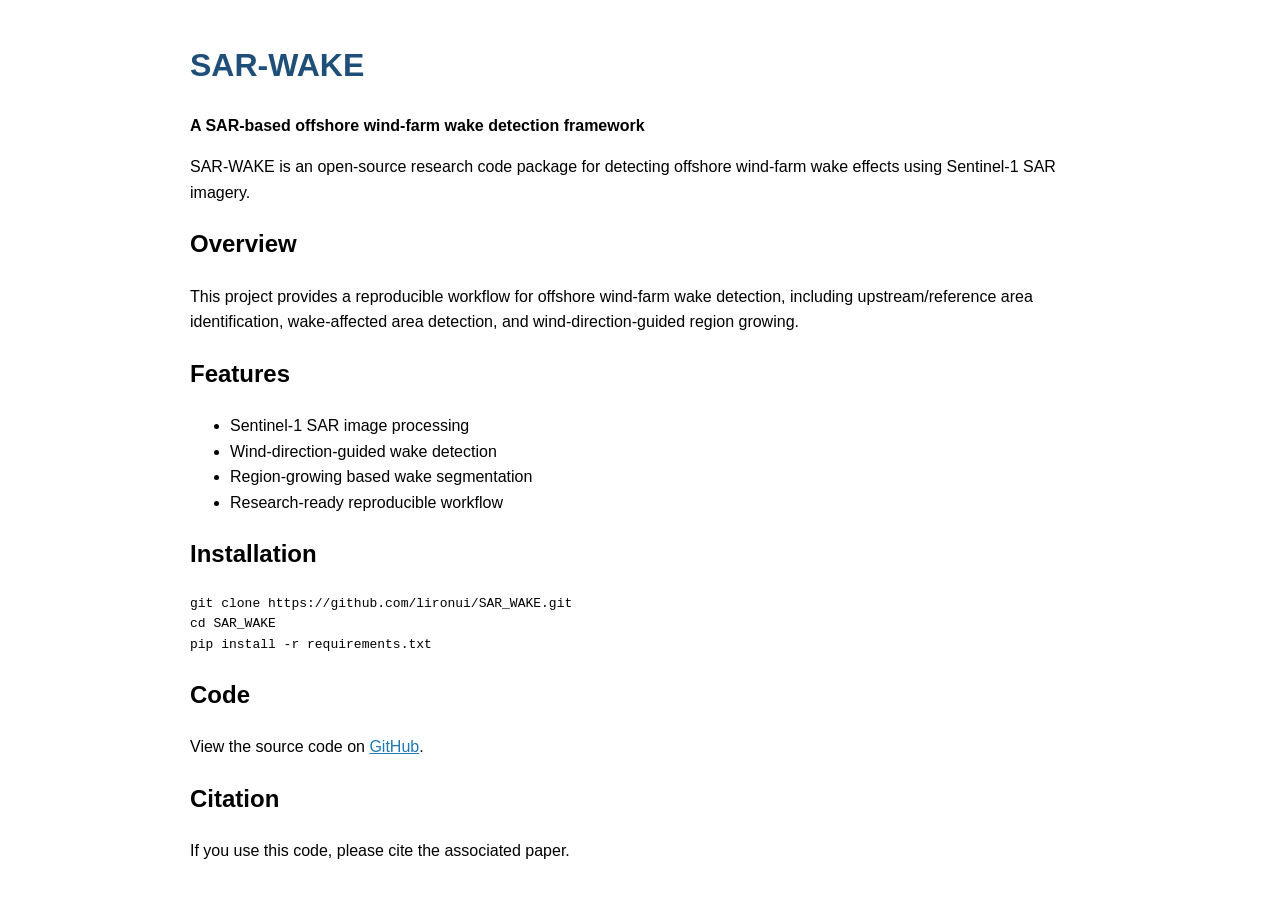
==== index.html @ 04854c2e "Create index.html" ====
<!DOCTYPE html>
<html>
<head>
  <meta charset="UTF-8">
  <title>SAR-WAKE</title>
  <style>
    body { font-family: Arial, sans-serif; max-width: 900px; margin: 40px auto; line-height: 1.6; }
    h1 { color: #1f4e79; }
    a { color: #1f77b4; }
  </style>
</head>
<body>
  <h1>SAR-WAKE</h1>
  <p><strong>A SAR-based offshore wind-farm wake detection framework</strong></p>

  <p>
    SAR-WAKE is an open-source research code package for detecting offshore
    wind-farm wake effects using Sentinel-1 SAR imagery.
  </p>

  <h2>Overview</h2>
  <p>
    This project provides a reproducible workflow for offshore wind-farm wake
    detection, including upstream/reference area identification, wake-affected
    area detection, and wind-direction-guided region growing.
  </p>

  <h2>Features</h2>
  <ul>
    <li>Sentinel-1 SAR image processing</li>
    <li>Wind-direction-guided wake detection</li>
    <li>Region-growing based wake segmentation</li>
    <li>Research-ready reproducible workflow</li>
  </ul>

  <h2>Installation</h2>
  <pre><code>git clone https://github.com/lironui/SAR_WAKE.git
cd SAR_WAKE
pip install -r requirements.txt</code></pre>

  <h2>Code</h2>
  <p>
    View the source code on
    <a href="https://github.com/lironui/SAR_WAKE">GitHub</a>.
  </p>

  <h2>Citation</h2>
  <p>
    If you use this code, please cite the associated paper.
  </p>
</body>
</html>
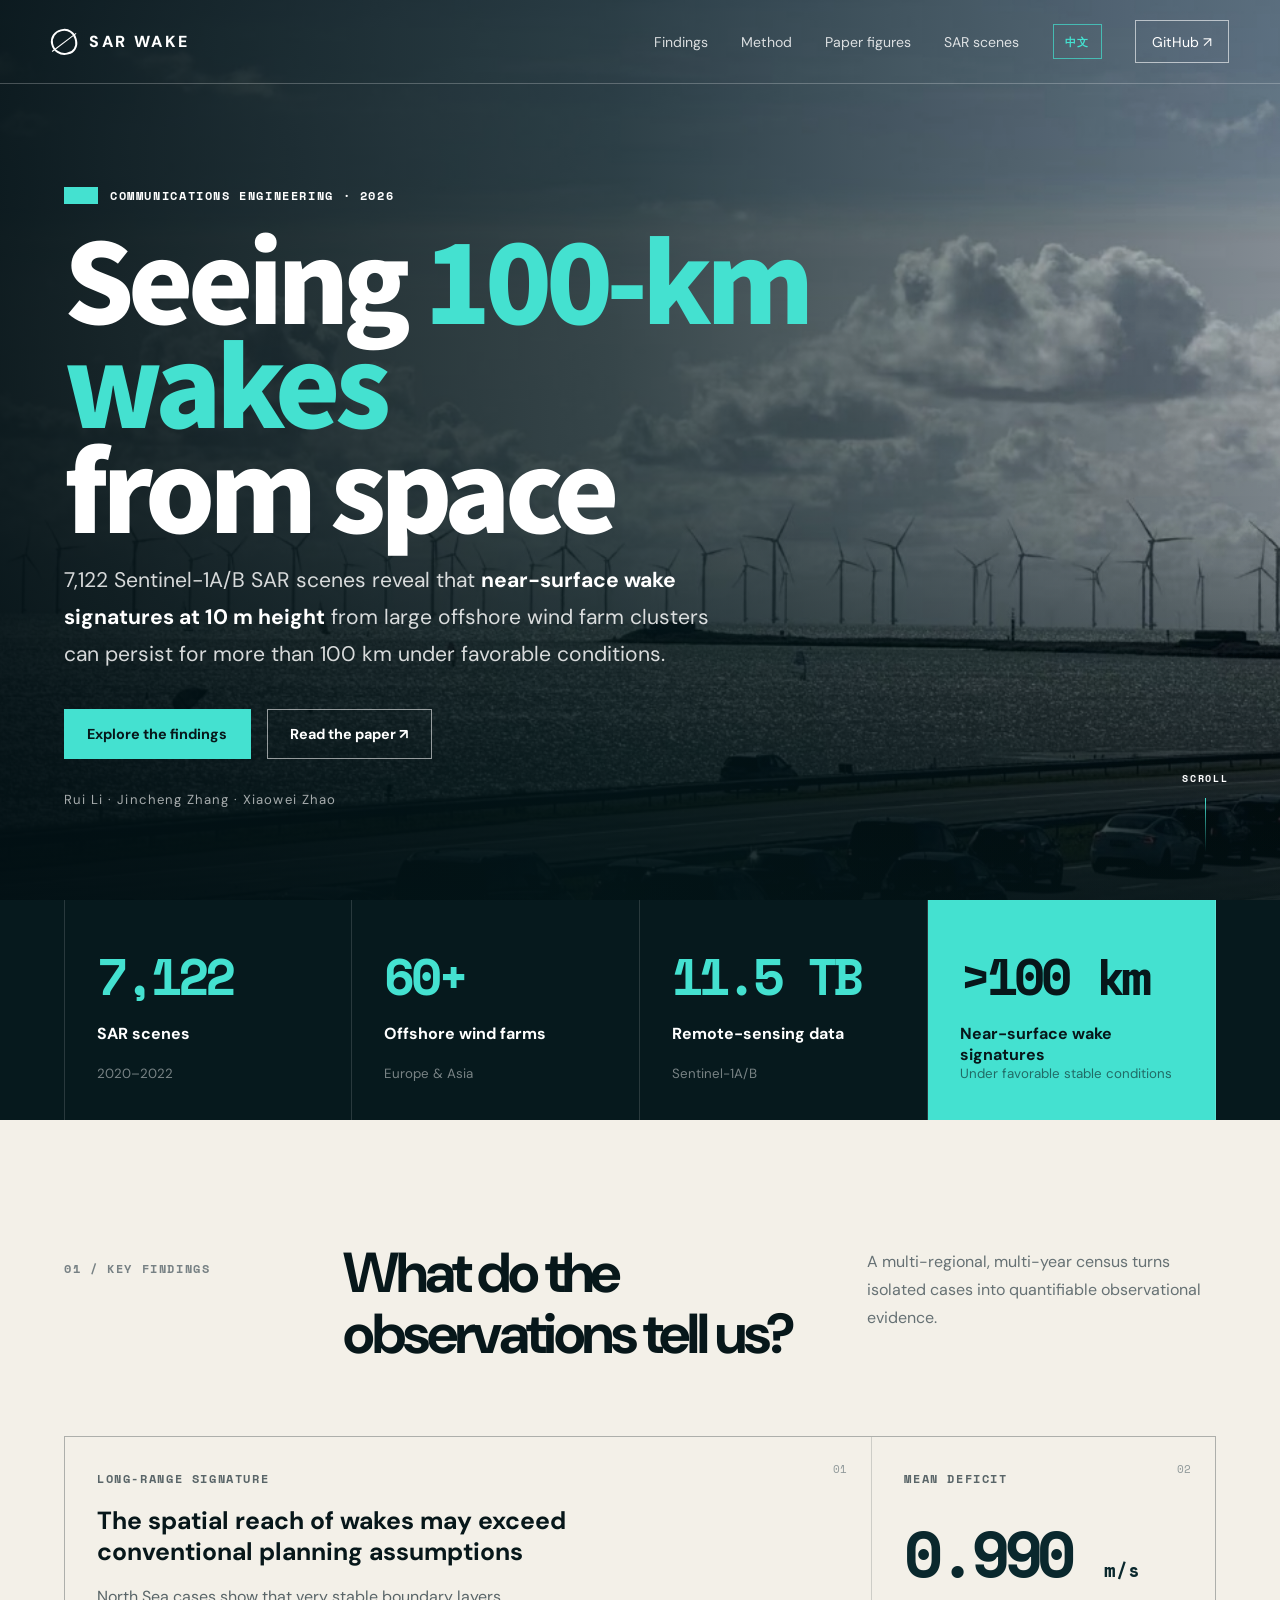
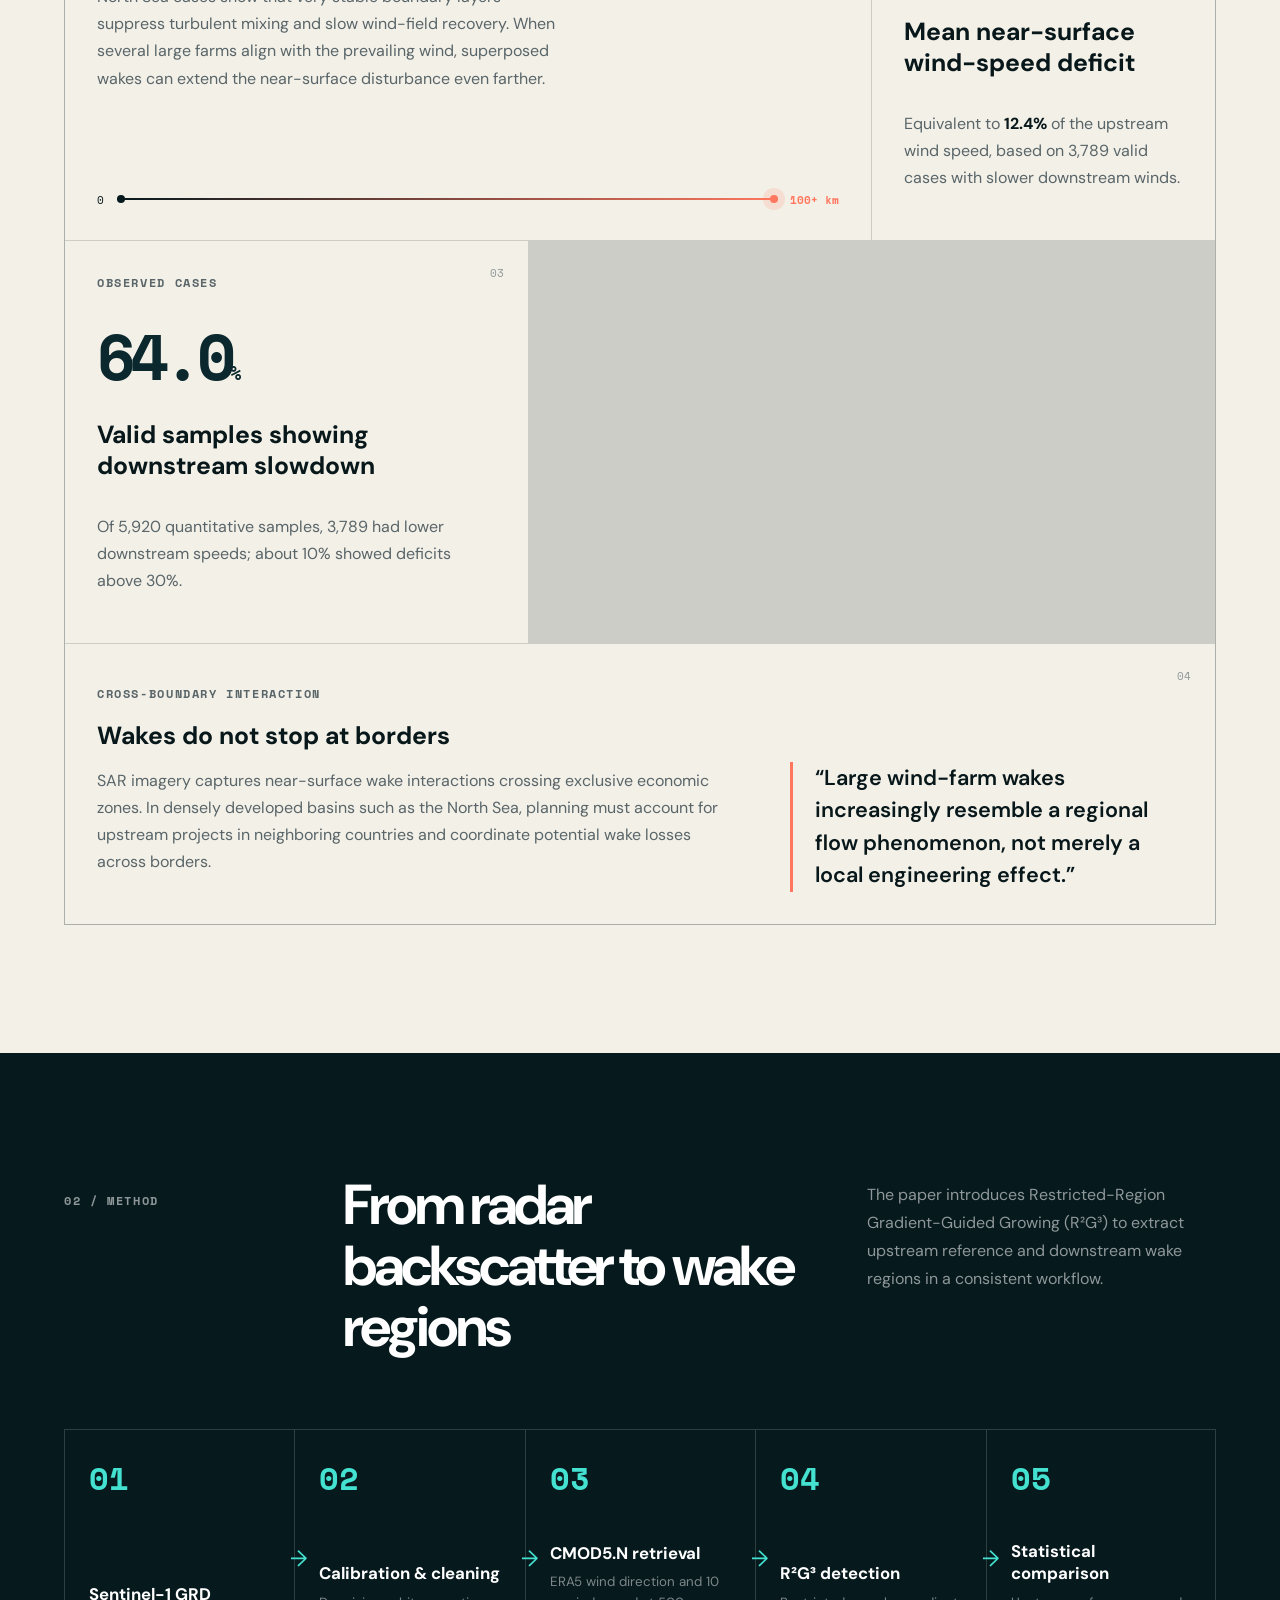
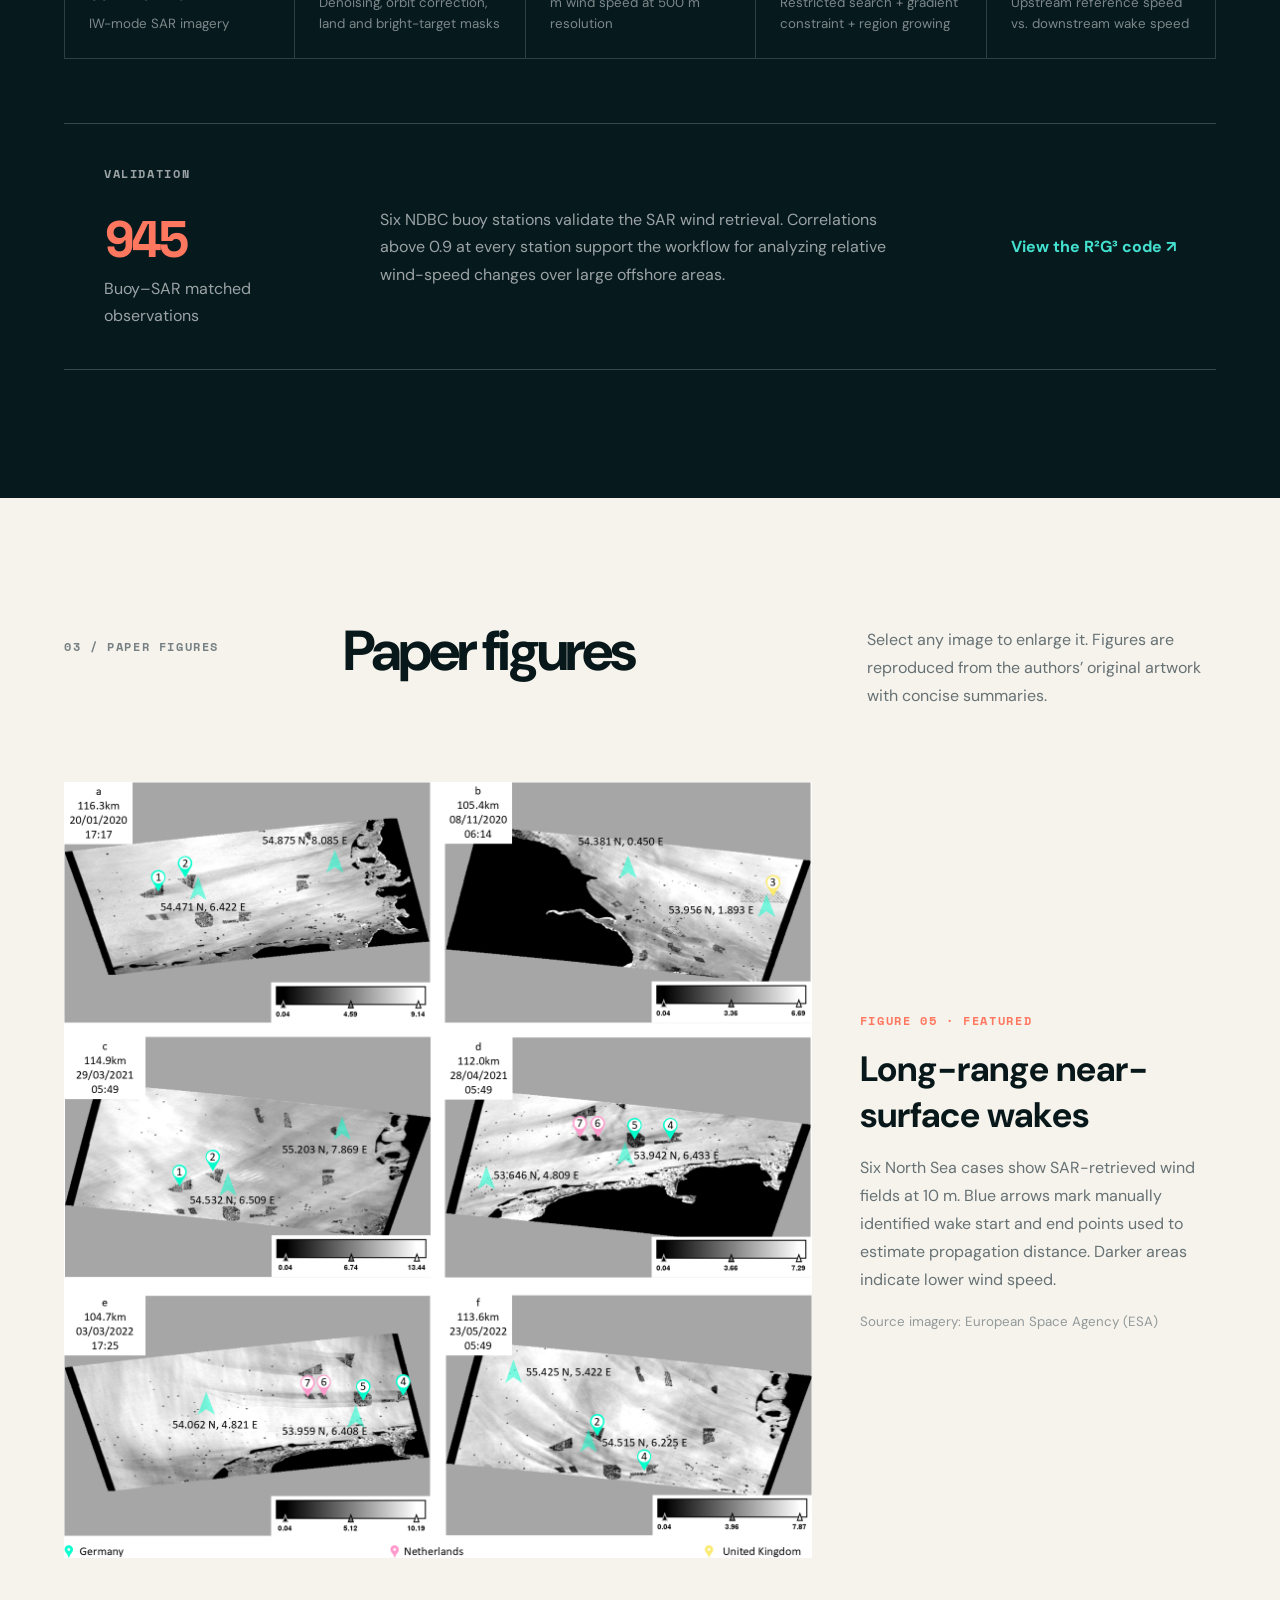
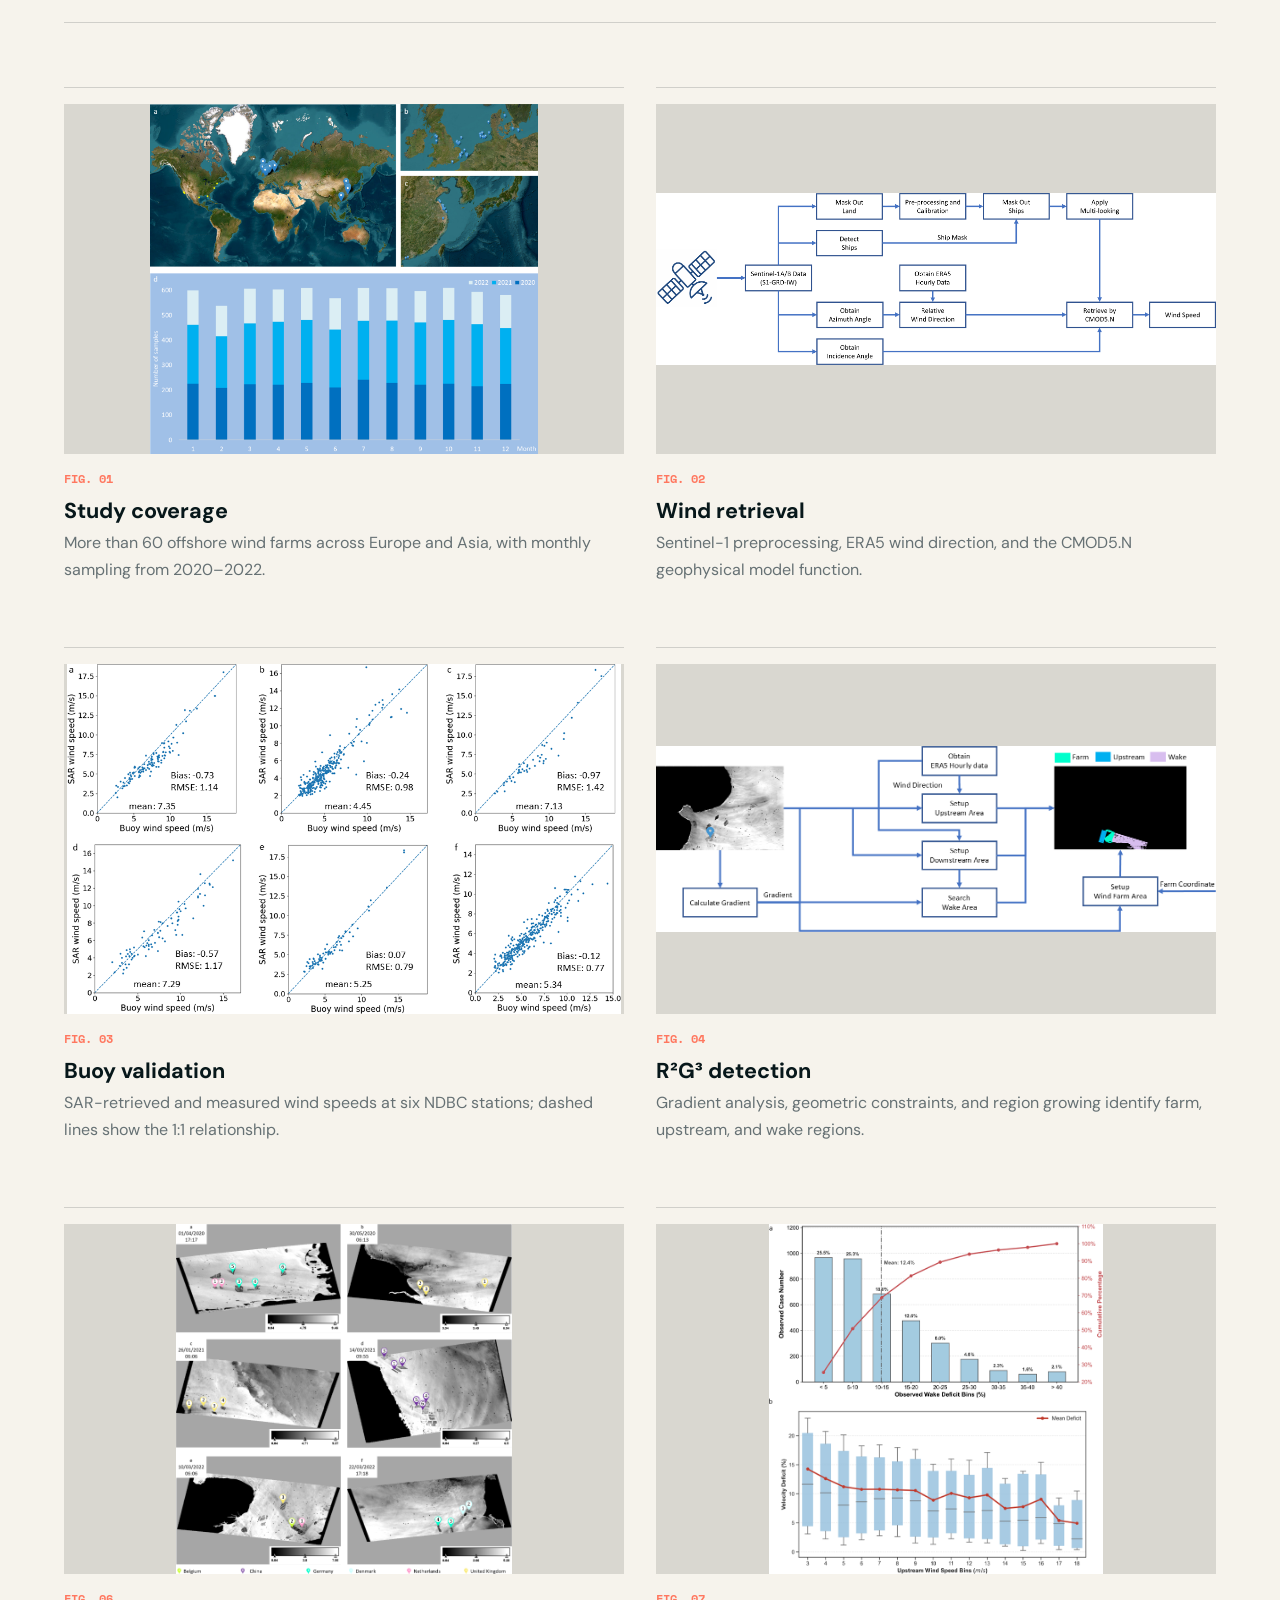
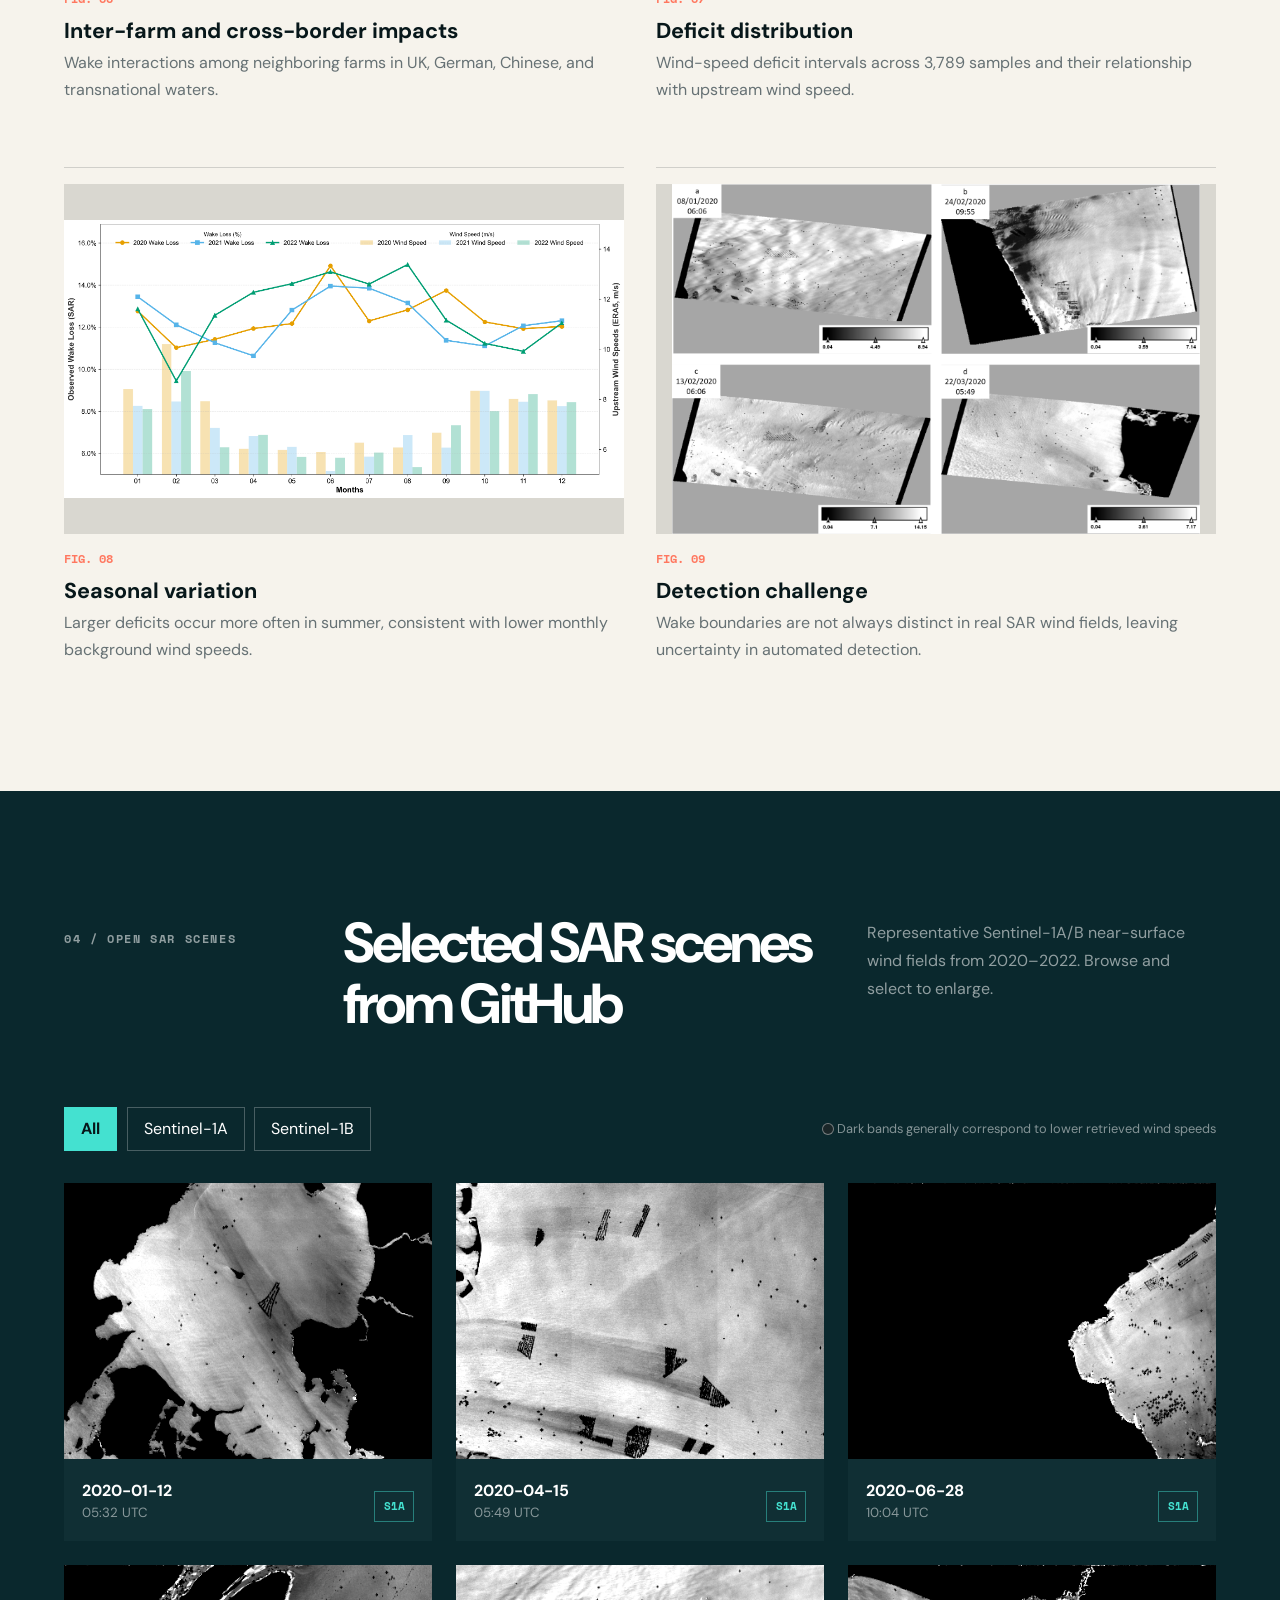
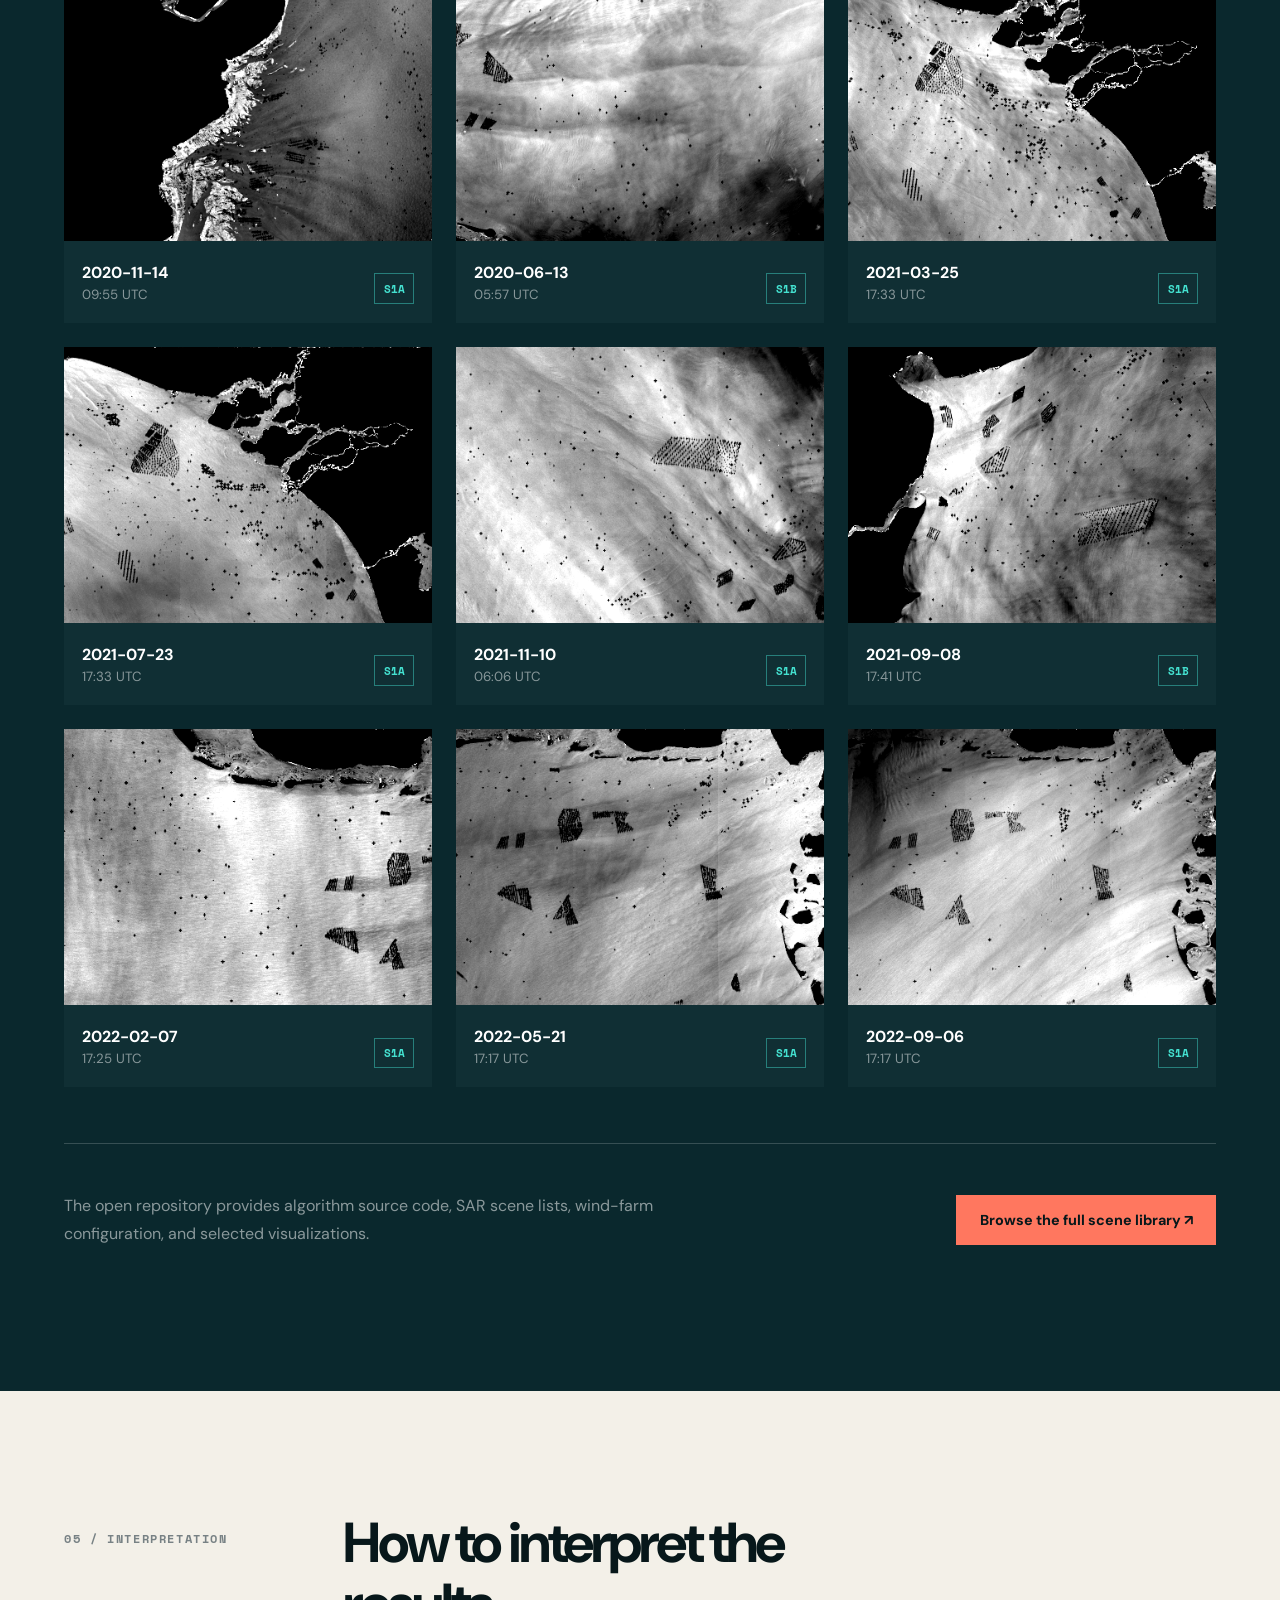
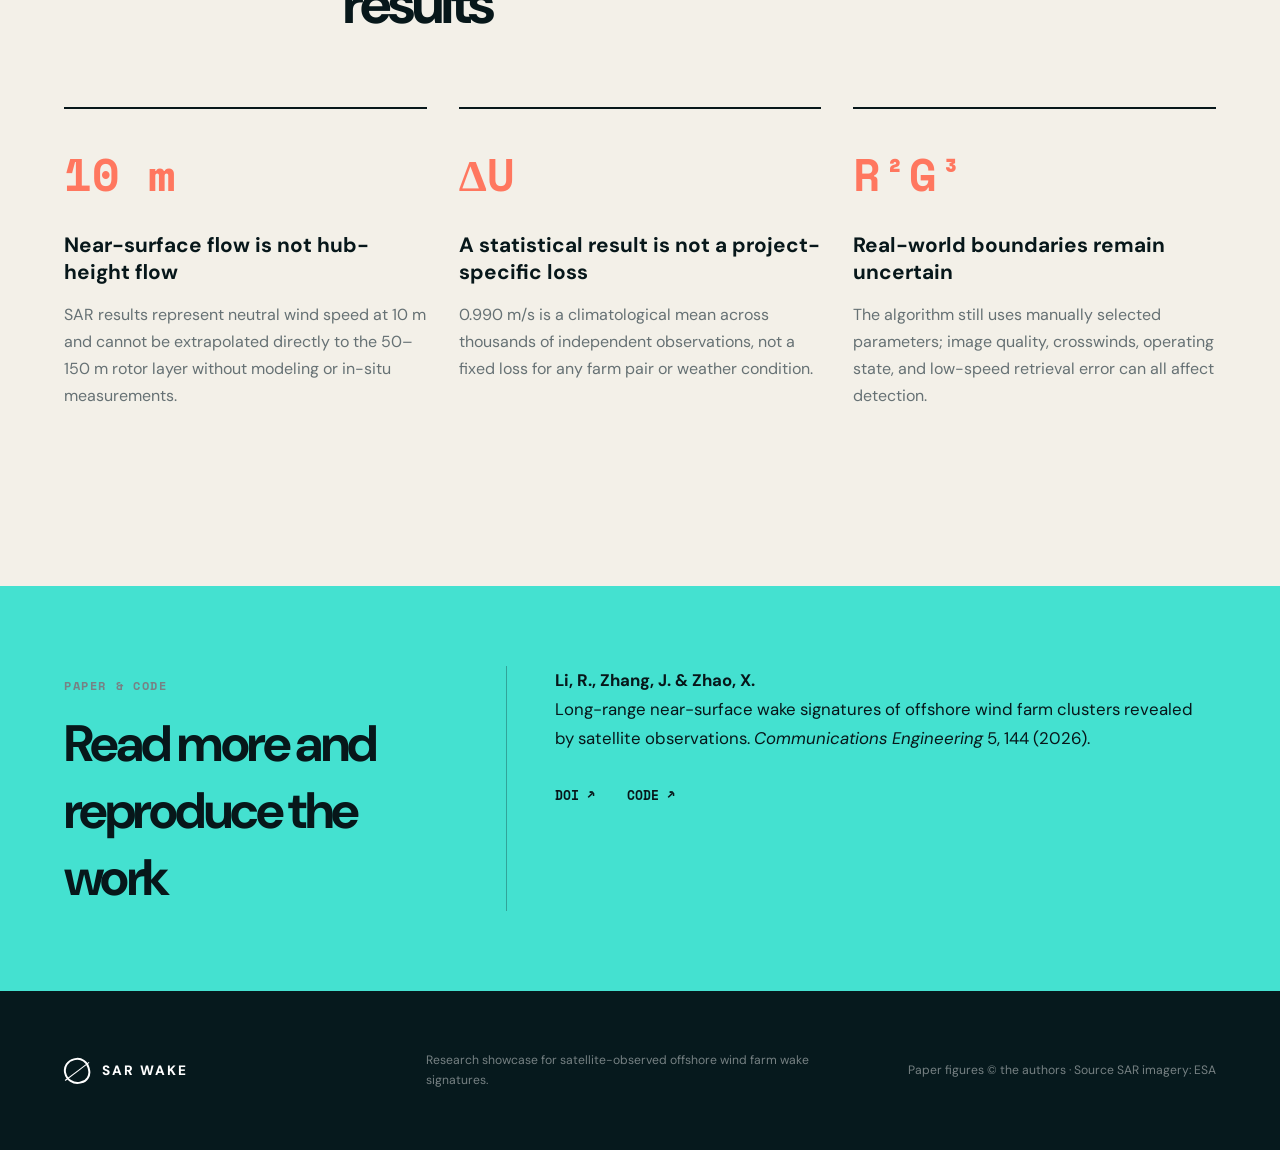
==== commit 78d0bc24: "Add files via upload" ====
--- a/index.html
+++ b/index.html
@@ -1,52 +1,355 @@
-<!DOCTYPE html>
-<html>
-<head>
-  <meta charset="UTF-8">
-  <title>SAR-WAKE</title>
-  <style>
-    body { font-family: Arial, sans-serif; max-width: 900px; margin: 40px auto; line-height: 1.6; }
-    h1 { color: #1f4e79; }
-    a { color: #1f77b4; }
-  </style>
-</head>
-<body>
-  <h1>SAR-WAKE</h1>
-  <p><strong>A SAR-based offshore wind-farm wake detection framework</strong></p>
-
-  <p>
-    SAR-WAKE is an open-source research code package for detecting offshore
-    wind-farm wake effects using Sentinel-1 SAR imagery.
-  </p>
-
-  <h2>Overview</h2>
-  <p>
-    This project provides a reproducible workflow for offshore wind-farm wake
-    detection, including upstream/reference area identification, wake-affected
-    area detection, and wind-direction-guided region growing.
-  </p>
-
-  <h2>Features</h2>
-  <ul>
-    <li>Sentinel-1 SAR image processing</li>
-    <li>Wind-direction-guided wake detection</li>
-    <li>Region-growing based wake segmentation</li>
-    <li>Research-ready reproducible workflow</li>
-  </ul>
-
-  <h2>Installation</h2>
-  <pre><code>git clone https://github.com/lironui/SAR_WAKE.git
-cd SAR_WAKE
-pip install -r requirements.txt</code></pre>
-
-  <h2>Code</h2>
-  <p>
-    View the source code on
-    <a href="https://github.com/lironui/SAR_WAKE">GitHub</a>.
-  </p>
-
-  <h2>Citation</h2>
-  <p>
-    If you use this code, please cite the associated paper.
-  </p>
-</body>
+<!doctype html>
+<html lang="en">
+  <head>
+    <meta charset="utf-8" />
+    <meta name="viewport" content="width=device-width, initial-scale=1" />
+    <meta
+      name="description"
+      content="Long-range near-surface wake signatures of offshore wind farm clusters observed with Sentinel-1 SAR: findings, R²G³ method, and open scene gallery."
+    />
+    <meta name="theme-color" content="#06191d" />
+    <meta property="og:title" content="SAR WAKE | Offshore wind wakes from space" />
+    <meta
+      property="og:description"
+      content="7,122 Sentinel-1 SAR scenes reveal near-surface wake signatures extending beyond 100 km."
+    />
+    <meta property="og:image" content="assets/hero.jpg" />
+    <title>SAR WAKE | Long-range offshore wind farm wakes</title>
+    <link rel="alternate" hreflang="zh-CN" href="zh-CN.html" />
+    <link rel="stylesheet" href="styles.css" />
+    <script src="script.js" defer></script>
+  </head>
+  <body>
+    <a class="skip-link" href="#main">Skip to content</a>
+
+    <header class="site-header" id="top">
+      <a class="brand" href="#top" aria-label="Back to top">
+        <span class="brand-mark" aria-hidden="true"></span>
+        <span>SAR WAKE</span>
+      </a>
+      <button class="nav-toggle" aria-expanded="false" aria-controls="main-nav">
+        <span></span><span></span>
+        <span class="sr-only">Open navigation</span>
+      </button>
+      <nav id="main-nav" aria-label="Main navigation">
+        <a href="#findings">Findings</a>
+        <a href="#method">Method</a>
+        <a href="#figures">Paper figures</a>
+        <a href="#scenes">SAR scenes</a>
+        <a class="language-switch" href="zh-CN.html" lang="zh-CN" aria-label="切换到中文">中文</a>
+        <a class="nav-code" href="https://github.com/lironui/SAR_WAKE" target="_blank" rel="noreferrer">
+          GitHub ↗
+        </a>
+      </nav>
+    </header>
+
+    <main id="main">
+      <section class="hero">
+        <div class="hero-image" role="img" aria-label="Offshore wind farm wakes observed by SAR"></div>
+        <div class="hero-shade"></div>
+        <div class="hero-content">
+          <p class="eyebrow"><span>COMMUNICATIONS ENGINEERING · 2026</span></p>
+          <h1>Seeing <em>100-km wakes</em><br />from space</h1>
+          <p class="hero-deck">
+            7,122 Sentinel-1A/B SAR scenes reveal that
+            <strong>near-surface wake signatures at 10 m height</strong> from large offshore wind farm
+            clusters can persist for more than 100 km under favorable conditions.
+          </p>
+          <div class="hero-actions">
+            <a class="button button-primary" href="#findings">Explore the findings</a>
+            <a
+              class="button button-ghost"
+              href="https://doi.org/10.1038/s44172-026-00684-7"
+              target="_blank"
+              rel="noreferrer"
+            >Read the paper ↗</a>
+          </div>
+          <p class="authors">Rui Li · Jincheng Zhang · Xiaowei Zhao</p>
+        </div>
+        <a class="scroll-cue" href="#snapshot" aria-label="Scroll down">
+          <span>SCROLL</span><i></i>
+        </a>
+      </section>
+
+      <section class="snapshot" id="snapshot" aria-label="Study snapshot">
+        <div class="stat">
+          <strong>7,122</strong>
+          <span>SAR scenes</span>
+          <small>2020–2022</small>
+        </div>
+        <div class="stat">
+          <strong>60+</strong>
+          <span>Offshore wind farms</span>
+          <small>Europe &amp; Asia</small>
+        </div>
+        <div class="stat">
+          <strong>11.5 TB</strong>
+          <span>Remote-sensing data</span>
+          <small>Sentinel-1A/B</small>
+        </div>
+        <div class="stat stat-accent">
+          <strong>&gt;100 km</strong>
+          <span>Near-surface wake signatures</span>
+          <small>Under favorable stable conditions</small>
+        </div>
+      </section>
+
+      <section class="section findings" id="findings">
+        <div class="section-heading">
+          <p class="section-index">01 / KEY FINDINGS</p>
+          <h2>What do the observations tell us?</h2>
+          <p>A multi-regional, multi-year census turns isolated cases into quantifiable observational evidence.</p>
+        </div>
+
+        <div class="finding-grid">
+          <article class="finding-card finding-card-large">
+            <span class="finding-number">01</span>
+            <div>
+              <p class="finding-kicker">LONG-RANGE SIGNATURE</p>
+              <h3>The spatial reach of wakes may exceed conventional planning assumptions</h3>
+              <p>
+                North Sea cases show that very stable boundary layers suppress turbulent mixing and slow wind-field
+                recovery. When several large farms align with the prevailing wind, superposed wakes can extend the
+                near-surface disturbance even farther.
+              </p>
+            </div>
+            <div class="distance-rule" aria-label="Wake distance beyond 100 kilometers">
+              <span>0</span><i></i><b>100+ km</b>
+            </div>
+          </article>
+
+          <article class="finding-card">
+            <span class="finding-number">02</span>
+            <p class="finding-kicker">MEAN DEFICIT</p>
+            <strong class="big-number">0.990 <small>m/s</small></strong>
+            <h3>Mean near-surface wind-speed deficit</h3>
+            <p>Equivalent to <b>12.4%</b> of the upstream wind speed, based on 3,789 valid cases with slower downstream winds.</p>
+          </article>
+
+          <article class="finding-card">
+            <span class="finding-number">03</span>
+            <p class="finding-kicker">OBSERVED CASES</p>
+            <strong class="big-number">64.0<small>%</small></strong>
+            <h3>Valid samples showing downstream slowdown</h3>
+            <p>Of 5,920 quantitative samples, 3,789 had lower downstream speeds; about 10% showed deficits above 30%.</p>
+          </article>
+
+          <article class="finding-card finding-card-wide">
+            <span class="finding-number">04</span>
+            <div>
+              <p class="finding-kicker">CROSS-BOUNDARY INTERACTION</p>
+              <h3>Wakes do not stop at borders</h3>
+              <p>
+                SAR imagery captures near-surface wake interactions crossing exclusive economic zones. In densely
+                developed basins such as the North Sea, planning must account for upstream projects in neighboring
+                countries and coordinate potential wake losses across borders.
+              </p>
+            </div>
+            <blockquote>“Large wind-farm wakes increasingly resemble a regional flow phenomenon, not merely a local engineering effect.”</blockquote>
+          </article>
+        </div>
+      </section>
+
+      <section class="section method" id="method">
+        <div class="section-heading section-heading-light">
+          <p class="section-index">02 / METHOD</p>
+          <h2>From radar backscatter to wake regions</h2>
+          <p>The paper introduces Restricted-Region Gradient-Guided Growing (R²G³) to extract upstream reference and downstream wake regions in a consistent workflow.</p>
+        </div>
+
+        <ol class="pipeline">
+          <li>
+            <span>01</span>
+            <div><b>Sentinel-1 GRD</b><small>IW-mode SAR imagery</small></div>
+          </li>
+          <li>
+            <span>02</span>
+            <div><b>Calibration &amp; cleaning</b><small>Denoising, orbit correction, land and bright-target masks</small></div>
+          </li>
+          <li>
+            <span>03</span>
+            <div><b>CMOD5.N retrieval</b><small>ERA5 wind direction and 10 m wind speed at 500 m resolution</small></div>
+          </li>
+          <li>
+            <span>04</span>
+            <div><b>R²G³ detection</b><small>Restricted search + gradient constraint + region growing</small></div>
+          </li>
+          <li>
+            <span>05</span>
+            <div><b>Statistical comparison</b><small>Upstream reference speed vs. downstream wake speed</small></div>
+          </li>
+        </ol>
+
+        <div class="method-note">
+          <div>
+            <p class="finding-kicker">VALIDATION</p>
+            <strong>945</strong>
+            <span>Buoy–SAR matched observations</span>
+          </div>
+          <p>
+            Six NDBC buoy stations validate the SAR wind retrieval. Correlations above 0.9 at every station
+            support the workflow for analyzing relative wind-speed changes over large offshore areas.
+          </p>
+          <a href="https://github.com/lironui/SAR_WAKE" target="_blank" rel="noreferrer">View the R²G³ code ↗</a>
+        </div>
+      </section>
+
+      <section class="section figure-section" id="figures">
+        <div class="section-heading">
+          <p class="section-index">03 / PAPER FIGURES</p>
+          <h2>Paper figures</h2>
+          <p>Select any image to enlarge it. Figures are reproduced from the authors’ original artwork with concise summaries.</p>
+        </div>
+
+        <div class="figure-feature">
+          <button class="image-button" data-lightbox="assets/paper/fig5.png" data-title="Figure 5 | Near-surface wake signatures beyond 100 km">
+            <img src="assets/paper/fig5.png" alt="Six observed cases of long-range near-surface wakes" loading="lazy" />
+          </button>
+          <div>
+            <span class="figure-label">FIGURE 05 · FEATURED</span>
+            <h3>Long-range near-surface wakes</h3>
+            <p>
+              Six North Sea cases show SAR-retrieved wind fields at 10 m. Blue arrows mark manually identified
+              wake start and end points used to estimate propagation distance. Darker areas indicate lower wind speed.
+            </p>
+            <small>Source imagery: European Space Agency (ESA)</small>
+          </div>
+        </div>
+
+        <div class="figure-grid">
+          <article>
+            <button class="image-button" data-lightbox="assets/paper/fig1.png" data-title="Figure 1 | Spatial and temporal distribution of SAR data">
+              <img src="assets/paper/fig1.png" alt="Spatial and monthly distribution of wind farms and SAR data" loading="lazy" />
+            </button>
+            <span>FIG. 01</span><h3>Study coverage</h3>
+            <p>More than 60 offshore wind farms across Europe and Asia, with monthly sampling from 2020–2022.</p>
+          </article>
+          <article>
+            <button class="image-button" data-lightbox="assets/paper/fig2.png" data-title="Figure 2 | SAR wind-speed retrieval workflow">
+              <img src="assets/paper/fig2.png" alt="SAR wind-speed retrieval workflow" loading="lazy" />
+            </button>
+            <span>FIG. 02</span><h3>Wind retrieval</h3>
+            <p>Sentinel-1 preprocessing, ERA5 wind direction, and the CMOD5.N geophysical model function.</p>
+          </article>
+          <article>
+            <button class="image-button" data-lightbox="assets/paper/fig3.png" data-title="Figure 3 | SAR wind speeds compared with buoy observations">
+              <img src="assets/paper/fig3.png" alt="Wind-speed validation scatter plots for six buoy stations" loading="lazy" />
+            </button>
+            <span>FIG. 03</span><h3>Buoy validation</h3>
+            <p>SAR-retrieved and measured wind speeds at six NDBC stations; dashed lines show the 1:1 relationship.</p>
+          </article>
+          <article>
+            <button class="image-button" data-lightbox="assets/paper/fig4.png" data-title="Figure 4 | R²G³ wake-detection workflow">
+              <img src="assets/paper/fig4.png" alt="R2G3 workflow for detecting upstream and wake regions" loading="lazy" />
+            </button>
+            <span>FIG. 04</span><h3>R²G³ detection</h3>
+            <p>Gradient analysis, geometric constraints, and region growing identify farm, upstream, and wake regions.</p>
+          </article>
+          <article>
+            <button class="image-button" data-lightbox="assets/paper/fig6.png" data-title="Figure 6 | Wake interactions between wind farms">
+              <img src="assets/paper/fig6.png" alt="Domestic and cross-border wind-farm wake interactions" loading="lazy" />
+            </button>
+            <span>FIG. 06</span><h3>Inter-farm and cross-border impacts</h3>
+            <p>Wake interactions among neighboring farms in UK, German, Chinese, and transnational waters.</p>
+          </article>
+          <article>
+            <button class="image-button" data-lightbox="assets/paper/fig7.png" data-title="Figure 7 | Distribution of near-surface wind-speed deficits">
+              <img src="assets/paper/fig7.png" alt="Statistical distribution of near-surface wind-speed deficits" loading="lazy" />
+            </button>
+            <span>FIG. 07</span><h3>Deficit distribution</h3>
+            <p>Wind-speed deficit intervals across 3,789 samples and their relationship with upstream wind speed.</p>
+          </article>
+          <article>
+            <button class="image-button" data-lightbox="assets/paper/fig8.png" data-title="Figure 8 | Monthly mean wake-induced wind-speed deficit">
+              <img src="assets/paper/fig8.png" alt="Monthly variation in wake-induced wind-speed deficit" loading="lazy" />
+            </button>
+            <span>FIG. 08</span><h3>Seasonal variation</h3>
+            <p>Larger deficits occur more often in summer, consistent with lower monthly background wind speeds.</p>
+          </article>
+          <article>
+            <button class="image-button" data-lightbox="assets/paper/fig9.png" data-title="Figure 9 | SAR wake cases with ambiguous boundaries">
+              <img src="assets/paper/fig9.png" alt="SAR cases with ambiguous wake boundaries" loading="lazy" />
+            </button>
+            <span>FIG. 09</span><h3>Detection challenge</h3>
+            <p>Wake boundaries are not always distinct in real SAR wind fields, leaving uncertainty in automated detection.</p>
+          </article>
+        </div>
+      </section>
+
+      <section class="section scenes" id="scenes">
+        <div class="section-heading section-heading-light">
+          <p class="section-index">04 / OPEN SAR SCENES</p>
+          <h2>Selected SAR scenes from GitHub</h2>
+          <p>Representative Sentinel-1A/B near-surface wind fields from 2020–2022. Browse and select to enlarge.</p>
+        </div>
+        <div class="scene-toolbar">
+          <div>
+            <button class="scene-filter is-active" data-filter="all">All</button>
+            <button class="scene-filter" data-filter="S1A">Sentinel-1A</button>
+            <button class="scene-filter" data-filter="S1B">Sentinel-1B</button>
+          </div>
+          <span><i></i> Dark bands generally correspond to lower retrieved wind speeds</span>
+        </div>
+        <div class="scene-grid" id="scene-grid"></div>
+        <div class="scene-footer">
+          <p>The open repository provides algorithm source code, SAR scene lists, wind-farm configuration, and selected visualizations.</p>
+          <a class="button button-coral" href="https://github.com/lironui/SAR_WAKE/tree/main/Highligh_Scene" target="_blank" rel="noreferrer">Browse the full scene library ↗</a>
+        </div>
+      </section>
+
+      <section class="section interpretation" id="interpretation">
+        <div class="section-heading">
+          <p class="section-index">05 / INTERPRETATION</p>
+          <h2>How to interpret the results</h2>
+        </div>
+        <div class="interpretation-grid">
+          <article>
+            <span>10 m</span>
+            <h3>Near-surface flow is not hub-height flow</h3>
+            <p>SAR results represent neutral wind speed at 10 m and cannot be extrapolated directly to the 50–150 m rotor layer without modeling or in-situ measurements.</p>
+          </article>
+          <article>
+            <span>ΔU</span>
+            <h3>A statistical result is not a project-specific loss</h3>
+            <p>0.990 m/s is a climatological mean across thousands of independent observations, not a fixed loss for any farm pair or weather condition.</p>
+          </article>
+          <article>
+            <span>R²G³</span>
+            <h3>Real-world boundaries remain uncertain</h3>
+            <p>The algorithm still uses manually selected parameters; image quality, crosswinds, operating state, and low-speed retrieval error can all affect detection.</p>
+          </article>
+        </div>
+      </section>
+
+      <section class="citation">
+        <div>
+          <p class="section-index">PAPER & CODE</p>
+          <h2>Read more and reproduce the work</h2>
+        </div>
+        <div class="citation-body">
+          <p>
+            <b>Li, R., Zhang, J. & Zhao, X.</b><br />
+            Long-range near-surface wake signatures of offshore wind farm clusters revealed by satellite observations.
+            <i>Communications Engineering</i> 5, 144 (2026).
+          </p>
+          <div>
+            <a href="https://doi.org/10.1038/s44172-026-00684-7" target="_blank" rel="noreferrer">DOI ↗</a>
+            <a href="https://github.com/lironui/SAR_WAKE" target="_blank" rel="noreferrer">CODE ↗</a>
+          </div>
+        </div>
+      </section>
+    </main>
+
+    <footer>
+      <div class="brand footer-brand"><span class="brand-mark" aria-hidden="true"></span><span>SAR WAKE</span></div>
+      <p>Research showcase for satellite-observed offshore wind farm wake signatures.</p>
+      <p>Paper figures © the authors · Source SAR imagery: ESA</p>
+    </footer>
+
+    <dialog class="lightbox" id="lightbox" aria-label="Image preview">
+      <button class="lightbox-close" aria-label="Close preview">×</button>
+      <img src="" alt="" />
+      <p></p>
+    </dialog>
+  </body>
 </html>
--- a/styles.css
+++ b/styles.css
@@ -0,0 +1,289 @@
+@import url("https://fonts.googleapis.com/css2?family=DM+Sans:wght@400;500;600;700&family=Noto+Sans+SC:wght@400;500;600;700;900&family=Space+Mono:wght@400;700&display=swap");
+
+:root {
+  --ink: #07171a;
+  --deep: #06191d;
+  --deep-2: #0a282d;
+  --paper: #f3f0e8;
+  --paper-2: #e9e5dc;
+  --white: #fff;
+  --muted: #667174;
+  --cyan: #44e1d0;
+  --coral: #ff775f;
+  --line: rgba(7, 23, 26, 0.16);
+  --max: 1280px;
+}
+
+* { box-sizing: border-box; }
+html { scroll-behavior: smooth; }
+body {
+  margin: 0;
+  background: var(--paper);
+  color: var(--ink);
+  font-family: "DM Sans", "Noto Sans SC", sans-serif;
+  -webkit-font-smoothing: antialiased;
+}
+body.is-locked { overflow: hidden; }
+a { color: inherit; text-decoration: none; }
+img { display: block; max-width: 100%; }
+button { color: inherit; font: inherit; }
+.sr-only {
+  position: absolute; width: 1px; height: 1px; padding: 0; margin: -1px;
+  overflow: hidden; clip: rect(0, 0, 0, 0); white-space: nowrap; border: 0;
+}
+.skip-link {
+  position: fixed; left: 1rem; top: -5rem; z-index: 1000;
+  padding: .75rem 1rem; background: var(--cyan); color: var(--ink); font-weight: 700;
+}
+.skip-link:focus { top: 1rem; }
+
+.site-header {
+  position: absolute; inset: 0 0 auto; z-index: 20; height: 84px;
+  display: flex; align-items: center; justify-content: space-between;
+  padding: 0 clamp(1.25rem, 4vw, 4rem);
+  border-bottom: 1px solid rgba(255,255,255,.24); color: #fff;
+}
+.brand { display: flex; align-items: center; gap: .75rem; font-weight: 800; letter-spacing: .15em; }
+.brand-mark {
+  width: 26px; height: 26px; display: inline-block; border: 2px solid currentColor;
+  border-radius: 50% 50% 45% 55%; position: relative; transform: rotate(-12deg);
+}
+.brand-mark::after {
+  content: ""; position: absolute; width: 30px; height: 1px; background: currentColor;
+  left: -4px; top: 11px; transform: rotate(-25deg);
+}
+nav { display: flex; align-items: center; gap: clamp(1rem, 2.6vw, 2.5rem); font-size: .88rem; }
+nav a { opacity: .82; transition: opacity .2s; }
+nav a:hover, nav a:focus-visible { opacity: 1; }
+.nav-code { border: 1px solid rgba(255,255,255,.6); padding: .7rem 1rem; opacity: 1; }
+.language-switch {
+  border: 1px solid rgba(68,225,208,.7);
+  color: var(--cyan);
+  padding: .52rem .72rem;
+  font: 700 .7rem "Space Mono", monospace;
+  letter-spacing: .08em;
+  opacity: 1;
+}
+.language-switch:hover, .language-switch:focus-visible { background: var(--cyan); color: var(--ink); }
+.nav-toggle { display: none; border: 0; background: none; padding: .5rem; }
+.nav-toggle span:not(.sr-only) { display: block; width: 24px; height: 1px; background: #fff; margin: 6px 0; }
+
+.hero {
+  min-height: 820px; height: 100svh; position: relative; color: #fff; overflow: hidden;
+  display: grid; align-items: center;
+}
+.hero-image, .hero-shade { position: absolute; inset: 0; }
+.hero-image {
+  background-image: url("assets/hero.jpg");
+  background-size: cover; background-position: center 55%;
+  filter: contrast(1.07) saturate(.72);
+  transform: scale(1.01);
+}
+.hero-shade {
+  background:
+    linear-gradient(90deg, rgba(2,16,20,.92) 0%, rgba(3,22,25,.68) 48%, rgba(3,20,23,.18) 100%),
+    linear-gradient(0deg, rgba(2,17,20,.8) 0%, transparent 42%);
+}
+.hero-content {
+  position: relative; z-index: 2; width: min(870px, 90vw); margin-left: max(5vw, calc((100vw - var(--max)) / 2));
+  padding-top: 6rem;
+}
+.eyebrow, .section-index, .figure-label, .finding-kicker {
+  font-family: "Space Mono", monospace; font-size: .72rem; font-weight: 700; letter-spacing: .14em; text-transform: uppercase;
+}
+.eyebrow span { display: inline-block; border-left: 34px solid var(--cyan); padding-left: 12px; }
+.hero h1 {
+  margin: 1.25rem 0 1.5rem; font-family: "Noto Sans SC", sans-serif;
+  font-size: clamp(4rem, 8.6vw, 8rem); line-height: .95; letter-spacing: -.055em; font-weight: 900;
+}
+.hero h1 em { color: var(--cyan); font-style: normal; }
+.hero-deck { max-width: 680px; font-size: clamp(1.05rem, 1.65vw, 1.35rem); line-height: 1.75; color: rgba(255,255,255,.83); }
+.hero-deck strong { color: #fff; }
+.hero-actions { display: flex; gap: 1rem; margin-top: 2.25rem; flex-wrap: wrap; }
+.button {
+  display: inline-flex; align-items: center; justify-content: center; min-height: 50px;
+  padding: 0 1.4rem; border: 1px solid transparent; font-weight: 700; font-size: .9rem;
+  transition: transform .2s, background .2s, color .2s;
+}
+.button:hover { transform: translateY(-2px); }
+.button-primary { background: var(--cyan); color: var(--ink); }
+.button-ghost { border-color: rgba(255,255,255,.56); color: #fff; }
+.button-coral { background: var(--coral); color: var(--ink); }
+.authors { margin-top: 2rem; font-size: .82rem; color: rgba(255,255,255,.64); letter-spacing: .08em; }
+.scroll-cue {
+  position: absolute; z-index: 3; right: clamp(1.25rem, 4vw, 4rem); bottom: 3rem;
+  display: flex; flex-direction: column; align-items: center; gap: .75rem; font: 700 .62rem "Space Mono"; letter-spacing: .18em;
+}
+.scroll-cue i { width: 1px; height: 54px; background: linear-gradient(var(--cyan), transparent); }
+
+.snapshot {
+  background: var(--deep); color: #fff; display: grid; grid-template-columns: repeat(4, 1fr);
+  padding: 0 max(5vw, calc((100vw - var(--max)) / 2));
+}
+.stat { min-height: 190px; padding: 2.4rem 2rem; border-right: 1px solid rgba(255,255,255,.14); display: flex; flex-direction: column; }
+.stat:first-child { border-left: 1px solid rgba(255,255,255,.14); }
+.stat strong { font: 700 clamp(2rem, 4vw, 3.5rem) "Space Mono"; color: var(--cyan); letter-spacing: -.08em; }
+.stat span { margin-top: .6rem; font-weight: 700; }
+.stat small { margin-top: auto; color: rgba(255,255,255,.46); }
+.stat-accent { background: var(--cyan); color: var(--ink); }
+.stat-accent strong { color: var(--ink); }
+.stat-accent small { color: rgba(7,23,26,.58); }
+
+.section { padding: 8rem max(5vw, calc((100vw - var(--max)) / 2)); }
+.section-heading { display: grid; grid-template-columns: .7fr 1.4fr 1fr; gap: 2.2rem; align-items: start; margin-bottom: 4.5rem; }
+.section-heading h2 { margin: -.35rem 0 0; font-size: clamp(2.2rem, 4.4vw, 4rem); line-height: 1.08; letter-spacing: -.055em; }
+.section-heading > p:last-child { margin: 0; color: var(--muted); line-height: 1.75; }
+.section-index { color: #778184; }
+.section-heading-light h2 { color: #fff; }
+.section-heading-light > p:last-child, .section-heading-light .section-index { color: rgba(255,255,255,.55); }
+
+.finding-grid { display: grid; grid-template-columns: 1.35fr 1fr 1fr; gap: 1px; background: var(--line); border: 1px solid var(--line); }
+.finding-card { background: var(--paper); min-height: 380px; padding: 2rem; position: relative; display: flex; flex-direction: column; }
+.finding-card-large { grid-column: span 2; display: grid; grid-template-columns: 2fr 1fr; gap: 2rem; }
+.finding-card-wide { grid-column: span 3; min-height: 280px; display: grid; grid-template-columns: 1.6fr 1fr; gap: 4rem; align-items: end; }
+.finding-number { position: absolute; top: 1.5rem; right: 1.5rem; font: .68rem "Space Mono"; color: #90999a; }
+.finding-kicker { color: #6b7778; margin: 0 0 1rem; }
+.finding-card h3 { font-size: 1.55rem; line-height: 1.25; max-width: 580px; margin: 0 0 1rem; }
+.finding-card p { line-height: 1.7; color: #596568; }
+.finding-card p b { color: var(--ink); }
+.big-number { font: 700 clamp(3.2rem, 5vw, 5rem) "Space Mono"; letter-spacing: -.09em; margin: auto 0 1rem; color: var(--deep-2); }
+.big-number small { font-size: .3em; letter-spacing: 0; }
+.distance-rule { display: flex; align-items: center; align-self: end; grid-column: 1 / -1; width: 100%; font: .7rem "Space Mono"; }
+.distance-rule i { height: 2px; flex: 1; margin: 0 .8rem; background: linear-gradient(90deg, var(--deep), var(--coral)); position: relative; }
+.distance-rule i::before, .distance-rule i::after { content: ""; position: absolute; width: 8px; height: 8px; top: -3px; border-radius: 50%; background: var(--deep); }
+.distance-rule i::after { right: 0; background: var(--coral); box-shadow: 0 0 0 7px rgba(255,119,95,.16); }
+.distance-rule b { color: var(--coral); }
+.finding-card blockquote { margin: 0; border-left: 3px solid var(--coral); padding-left: 1.4rem; font-size: 1.35rem; line-height: 1.5; font-weight: 600; }
+
+.method { background: var(--deep); color: #fff; }
+.pipeline { list-style: none; padding: 0; margin: 0 0 4rem; display: grid; grid-template-columns: repeat(5, 1fr); }
+.pipeline li { position: relative; min-height: 230px; padding: 1.5rem; border: 1px solid rgba(255,255,255,.16); border-right: 0; display: flex; flex-direction: column; justify-content: space-between; }
+.pipeline li:last-child { border-right: 1px solid rgba(255,255,255,.16); }
+.pipeline li:not(:last-child)::after {
+  content: "→"; position: absolute; right: -13px; top: 50%; z-index: 2; color: var(--cyan); font-size: 1.4rem;
+}
+.pipeline li > span { font: 700 2rem "Space Mono"; color: var(--cyan); }
+.pipeline b, .pipeline small { display: block; }
+.pipeline b { font-size: 1.05rem; }
+.pipeline small { margin-top: .55rem; line-height: 1.55; color: rgba(255,255,255,.48); }
+.method-note { display: grid; grid-template-columns: .7fr 1.6fr .7fr; align-items: center; gap: 3rem; padding: 2.5rem; border-top: 1px solid rgba(255,255,255,.2); border-bottom: 1px solid rgba(255,255,255,.2); }
+.method-note > div { display: grid; }
+.method-note strong { font: 700 3.2rem "Space Mono"; color: var(--coral); letter-spacing: -.08em; }
+.method-note span, .method-note p { color: rgba(255,255,255,.6); line-height: 1.7; }
+.method-note a { color: var(--cyan); font-weight: 700; text-align: right; }
+
+.figure-section { background: #f6f3ec; }
+.figure-feature { display: grid; grid-template-columns: 2.1fr 1fr; gap: 3rem; align-items: center; padding-bottom: 4rem; margin-bottom: 4rem; border-bottom: 1px solid var(--line); }
+.figure-feature > div h3 { font-size: 2.2rem; margin: 1rem 0; }
+.figure-feature > div p { color: var(--muted); line-height: 1.75; }
+.figure-feature small { color: #92999a; }
+.figure-label { color: var(--coral); }
+.image-button { padding: 0; border: 0; background: #d9d7d0; cursor: zoom-in; overflow: hidden; width: 100%; }
+.image-button img { width: 100%; transition: transform .35s ease; }
+.image-button:hover img { transform: scale(1.015); }
+.figure-grid { display: grid; grid-template-columns: repeat(2, 1fr); gap: 4rem 2rem; }
+.figure-grid article { border-top: 1px solid var(--line); padding-top: 1rem; }
+.figure-grid .image-button { aspect-ratio: 16/10; display: flex; align-items: center; justify-content: center; }
+.figure-grid img { width: 100%; height: 100%; object-fit: contain; }
+.figure-grid article > span { display: block; margin-top: 1rem; font: 700 .72rem "Space Mono"; color: var(--coral); }
+.figure-grid h3 { display: inline-block; margin: .65rem 0 .3rem; font-size: 1.35rem; }
+.figure-grid p { margin: 0; color: var(--muted); line-height: 1.65; }
+
+.scenes { background: var(--deep-2); color: #fff; overflow: hidden; }
+.scene-toolbar { display: flex; justify-content: space-between; gap: 2rem; align-items: center; margin-bottom: 2rem; }
+.scene-toolbar > div { display: flex; gap: .6rem; }
+.scene-filter { background: transparent; border: 1px solid rgba(255,255,255,.25); color: #fff; padding: .65rem 1rem; cursor: pointer; }
+.scene-filter.is-active { background: var(--cyan); color: var(--ink); border-color: var(--cyan); font-weight: 700; }
+.scene-toolbar > span { color: rgba(255,255,255,.5); font-size: .8rem; }
+.scene-toolbar i { display: inline-block; width: 12px; height: 12px; border-radius: 50%; background: #1a2628; border: 1px solid rgba(255,255,255,.4); vertical-align: -2px; }
+.scene-grid { display: grid; grid-template-columns: repeat(3, 1fr); gap: 1.5rem; }
+.scene-card { background: #102f34; transition: opacity .25s, transform .25s; }
+.scene-card.is-hidden { display: none; }
+.scene-card .image-button { aspect-ratio: 4/3; background: #000; }
+.scene-card img { width: 100%; height: 100%; object-fit: cover; }
+.scene-meta { padding: 1rem 1.1rem 1.2rem; display: flex; align-items: flex-end; justify-content: space-between; gap: 1rem; }
+.scene-meta b { display: block; }
+.scene-meta small { color: rgba(255,255,255,.5); }
+.scene-tag { font: 700 .66rem "Space Mono"; padding: .4rem .55rem; border: 1px solid rgba(68,225,208,.45); color: var(--cyan); }
+.scene-footer { display: flex; justify-content: space-between; align-items: center; gap: 2rem; border-top: 1px solid rgba(255,255,255,.18); margin-top: 3.5rem; padding-top: 2rem; }
+.scene-footer p { max-width: 630px; color: rgba(255,255,255,.52); line-height: 1.7; }
+
+.interpretation-grid { display: grid; grid-template-columns: repeat(3, 1fr); gap: 2rem; }
+.interpretation-grid article { padding: 2rem 0; border-top: 2px solid var(--ink); }
+.interpretation-grid span { font: 700 2.8rem "Space Mono"; color: var(--coral); }
+.interpretation-grid h3 { font-size: 1.3rem; margin: 1.5rem 0 .7rem; }
+.interpretation-grid p { color: var(--muted); line-height: 1.7; }
+.citation { background: var(--cyan); color: var(--ink); padding: 5rem max(5vw, calc((100vw - var(--max)) / 2)); display: grid; grid-template-columns: .8fr 1.5fr; gap: 4rem; }
+.citation h2 { font-size: clamp(2.2rem, 4vw, 4rem); margin: 1rem 0 0; letter-spacing: -.05em; }
+.citation-body { border-left: 1px solid rgba(7,23,26,.3); padding-left: 3rem; }
+.citation-body p { font-size: 1.05rem; line-height: 1.75; margin-top: 0; }
+.citation-body > div { display: flex; gap: 2rem; margin-top: 2rem; font: 700 .8rem "Space Mono"; }
+footer { background: var(--deep); color: #fff; padding: 3rem max(5vw, calc((100vw - var(--max)) / 2)); display: grid; grid-template-columns: 1fr 1.3fr 1fr; gap: 2rem; align-items: center; font-size: .76rem; }
+footer p { color: rgba(255,255,255,.45); line-height: 1.6; }
+footer p:last-child { text-align: right; }
+.footer-brand { font-size: .85rem; }
+
+.lightbox {
+  width: min(94vw, 1400px); max-height: 92vh; padding: 0; border: 0; background: #07171a;
+  color: #fff; box-shadow: 0 30px 90px rgba(0,0,0,.65);
+}
+.lightbox::backdrop { background: rgba(0,10,12,.88); backdrop-filter: blur(6px); }
+.lightbox img { width: 100%; max-height: 82vh; object-fit: contain; background: #000; }
+.lightbox p { margin: 0; padding: 1rem 4rem 1rem 1rem; font-weight: 600; }
+.lightbox-close { position: absolute; top: .7rem; right: .7rem; width: 42px; height: 42px; border: 0; border-radius: 50%; background: rgba(0,0,0,.68); color: #fff; font-size: 1.7rem; cursor: pointer; }
+
+@media (max-width: 900px) {
+  .site-header { height: 68px; }
+  .nav-toggle { display: block; position: relative; z-index: 2; }
+  nav {
+    display: none; position: absolute; inset: 0 0 auto; background: var(--deep); padding: 6rem 1.5rem 2rem;
+    flex-direction: column; align-items: stretch; gap: 0;
+  }
+  nav.is-open { display: flex; }
+  nav a { padding: 1rem 0; border-bottom: 1px solid rgba(255,255,255,.14); }
+  .nav-code { border: 0; }
+  nav .language-switch { align-self: flex-start; margin-top: 1rem; border: 1px solid rgba(68,225,208,.7); padding: .65rem .85rem; }
+  .hero { min-height: 720px; }
+  .hero-content { margin-left: 1.25rem; padding-right: 1.25rem; }
+  .hero h1 { font-size: clamp(3.4rem, 16vw, 5.6rem); }
+  .snapshot { grid-template-columns: repeat(2, 1fr); padding: 0; }
+  .stat { min-height: 160px; border-bottom: 1px solid rgba(255,255,255,.14); }
+  .section { padding: 5.5rem 1.25rem; }
+  .section-heading { grid-template-columns: 1fr; gap: 1rem; margin-bottom: 3rem; }
+  .finding-grid { grid-template-columns: 1fr 1fr; }
+  .finding-card-large, .finding-card-wide { grid-column: span 2; }
+  .pipeline { grid-template-columns: 1fr; }
+  .pipeline li { min-height: 150px; }
+  .pipeline li:not(:last-child) { border-right: 1px solid rgba(255,255,255,.16); border-bottom: 0; }
+  .pipeline li:not(:last-child)::after { content: "↓"; right: 1.2rem; top: auto; bottom: -17px; }
+  .method-note { grid-template-columns: 1fr; gap: 1.5rem; }
+  .method-note a { text-align: left; }
+  .figure-feature { grid-template-columns: 1fr; }
+  .scene-grid { grid-template-columns: repeat(2, 1fr); }
+  .interpretation-grid { grid-template-columns: 1fr; }
+  .citation { grid-template-columns: 1fr; gap: 2rem; padding: 4rem 1.25rem; }
+  .citation-body { padding-left: 0; border: 0; }
+  footer { grid-template-columns: 1fr; padding: 2.5rem 1.25rem; }
+  footer p:last-child { text-align: left; }
+}
+
+@media (max-width: 600px) {
+  .hero-deck { font-size: 1rem; }
+  .scroll-cue { display: none; }
+  .snapshot { grid-template-columns: 1fr 1fr; }
+  .stat { padding: 1.6rem 1.1rem; }
+  .stat strong { font-size: 1.7rem; }
+  .finding-grid { grid-template-columns: 1fr; }
+  .finding-card-large, .finding-card-wide { grid-column: span 1; display: flex; min-height: auto; gap: .5rem; }
+  .finding-card { min-height: 330px; }
+  .finding-card blockquote { margin-top: 1.5rem; }
+  .figure-grid { grid-template-columns: 1fr; gap: 3rem; }
+  .scene-toolbar { align-items: flex-start; flex-direction: column; }
+  .scene-grid { grid-template-columns: 1fr; }
+  .scene-footer { align-items: flex-start; flex-direction: column; }
+}
+
+@media (prefers-reduced-motion: reduce) {
+  html { scroll-behavior: auto; }
+  *, *::before, *::after { animation-duration: .01ms !important; transition-duration: .01ms !important; }
+}
